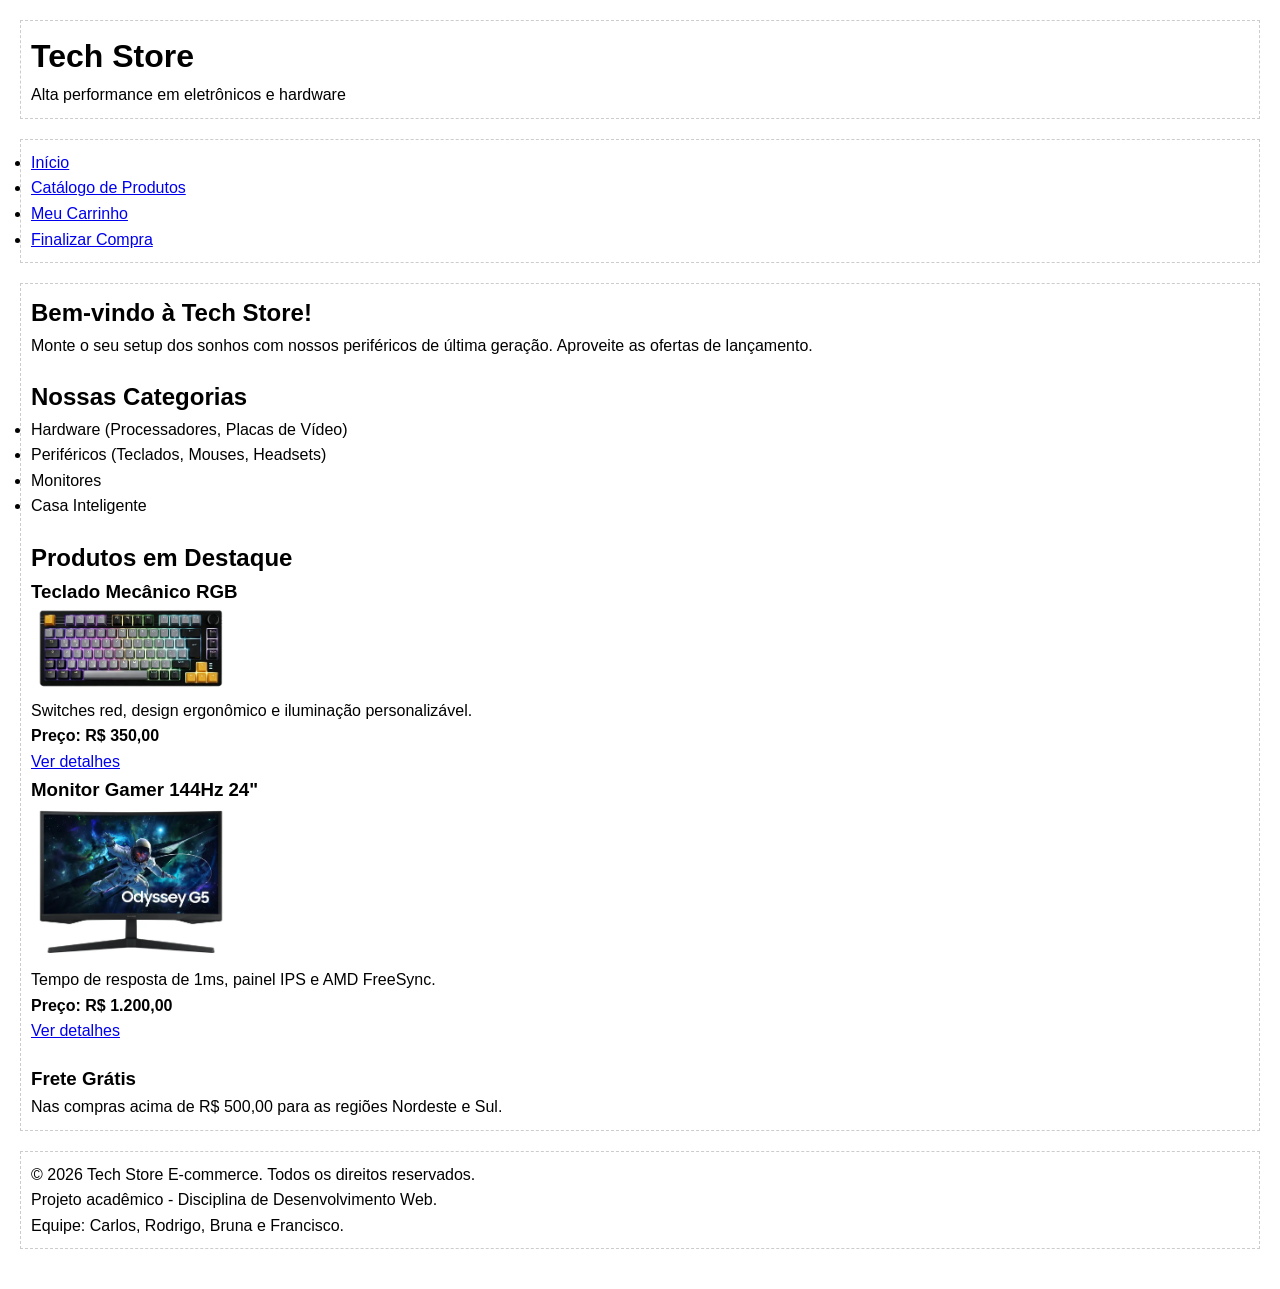
==== index.html @ 4628b2b3 "chore: estrutura do projeto" ====
<!DOCTYPE html>
<html lang="pt-BR">
<head>
    <meta charset="UTF-8">
    <meta name="viewport" content="width=device-width, initial-scale=1.0">
    <title>Tech Store - E-commerce de Tecnologia</title>
    
    <link rel="stylesheet" href="css/style.css">
</head>
<body>

    <header>
        <h1>Tech Store</h1>
        <p>Alta performance em eletrônicos e hardware</p>
    </header>

    <nav>
        <ul>
            <li><a href="index.html">Início</a></li>
            <li><a href="paginas/catalogo-produtos.html">Catálogo de Produtos</a></li>
            <li><a href="paginas/carrinho.html">Meu Carrinho</a></li>
            <li><a href="paginas/checkout.html">Finalizar Compra</a></li>
        </ul>
    </nav>

    <main>
        
        <section id="banner-destaque">
            <h2>Bem-vindo à Tech Store!</h2>
            <p>Monte o seu setup dos sonhos com nossos periféricos de última geração. Aproveite as ofertas de lançamento.</p>
        </section>

        <section id="categorias">
            <h2>Nossas Categorias</h2>
            <ul>
                <li>Hardware (Processadores, Placas de Vídeo)</li>
                <li>Periféricos (Teclados, Mouses, Headsets)</li>
                <li>Monitores</li>
                <li>Casa Inteligente</li>
            </ul>
        </section>

        <section id="produtos-destaque">
            <h2>Produtos em Destaque</h2>
            
            <article class="card-produto">
                <h3>Teclado Mecânico RGB</h3>
                <img src="img/teclado-placeholder.jpg" alt="Imagem provisória de um teclado mecânico" width="200">
                <p>Switches red, design ergonômico e iluminação personalizável.</p>
                <p><strong>Preço: R$ 350,00</strong></p>
                <a href="paginas/detalhes-produto.html">Ver detalhes</a>
            </article>

            <article class="card-produto">
                <h3>Monitor Gamer 144Hz 24"</h3>
                <img src="img/monitor-placeholder.jpg" alt="Imagem provisória de um monitor" width="200">
                <p>Tempo de resposta de 1ms, painel IPS e AMD FreeSync.</p>
                <p><strong>Preço: R$ 1.200,00</strong></p>
                <a href="paginas/detalhes-produto.html">Ver detalhes</a>
            </article>
        </section>

        <aside>
            <h3>Frete Grátis</h3>
            <p>Nas compras acima de R$ 500,00 para as regiões Nordeste e Sul.</p>
        </aside>

    </main>

    <footer>
        <p>&copy; 2026 Tech Store E-commerce. Todos os direitos reservados.</p>
        <p>Projeto acadêmico - Disciplina de Desenvolvimento Web.</p>
        <p>Equipe: Carlos, Rodrigo, Bruna e Francisco.</p>
    </footer>

    <script src="js/script.js"></script>
</body>
</html>
---- css/style.css ----
/* Arquivo CSS Inicial - Tech Store 
   Configurações básicas de reset para as próximas etapas
*/

* {
    margin: 0;
    padding: 0;
    box-sizing: border-box;
}

body {
    font-family: sans-serif;
    line-height: 1.6;
    padding: 20px;
}

/* Espaçamentos provisórios para facilitar a leitura da estrutura atual */
header, nav, main, footer {
    margin-bottom: 20px;
    padding: 10px;
    border: 1px dashed #ccc; /* Borda provisória para visualizar as seções */
}

section {
    margin-bottom: 20px;
}
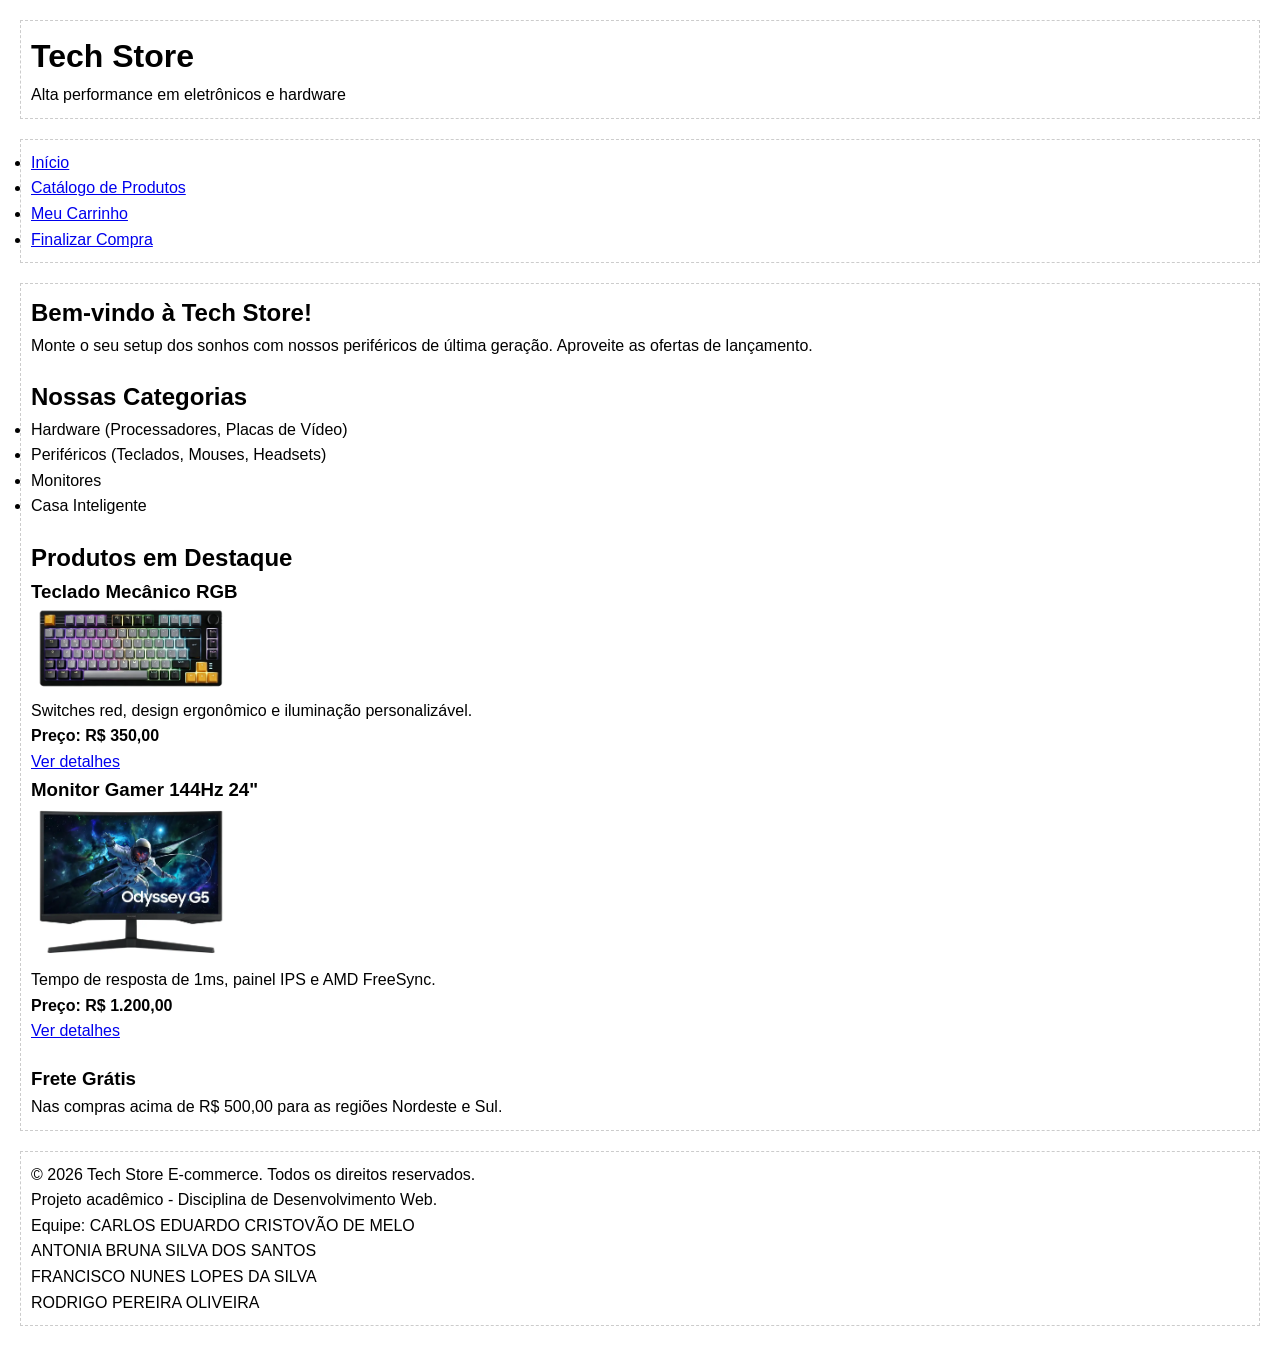
==== commit 68619f51: "fix: integrantes equipe nome completos" ====
--- a/index.html
+++ b/index.html
@@ -70,7 +70,7 @@
     <footer>
         <p>&copy; 2026 Tech Store E-commerce. Todos os direitos reservados.</p>
         <p>Projeto acadêmico - Disciplina de Desenvolvimento Web.</p>
-        <p>Equipe: Carlos, Rodrigo, Bruna e Francisco.</p>
+        <p>Equipe: CARLOS EDUARDO CRISTOVÃO DE MELO<br>ANTONIA BRUNA SILVA DOS SANTOS<br>FRANCISCO NUNES LOPES DA SILVA <br> RODRIGO PEREIRA OLIVEIRA</p>
     </footer>
 
     <script src="js/script.js"></script>
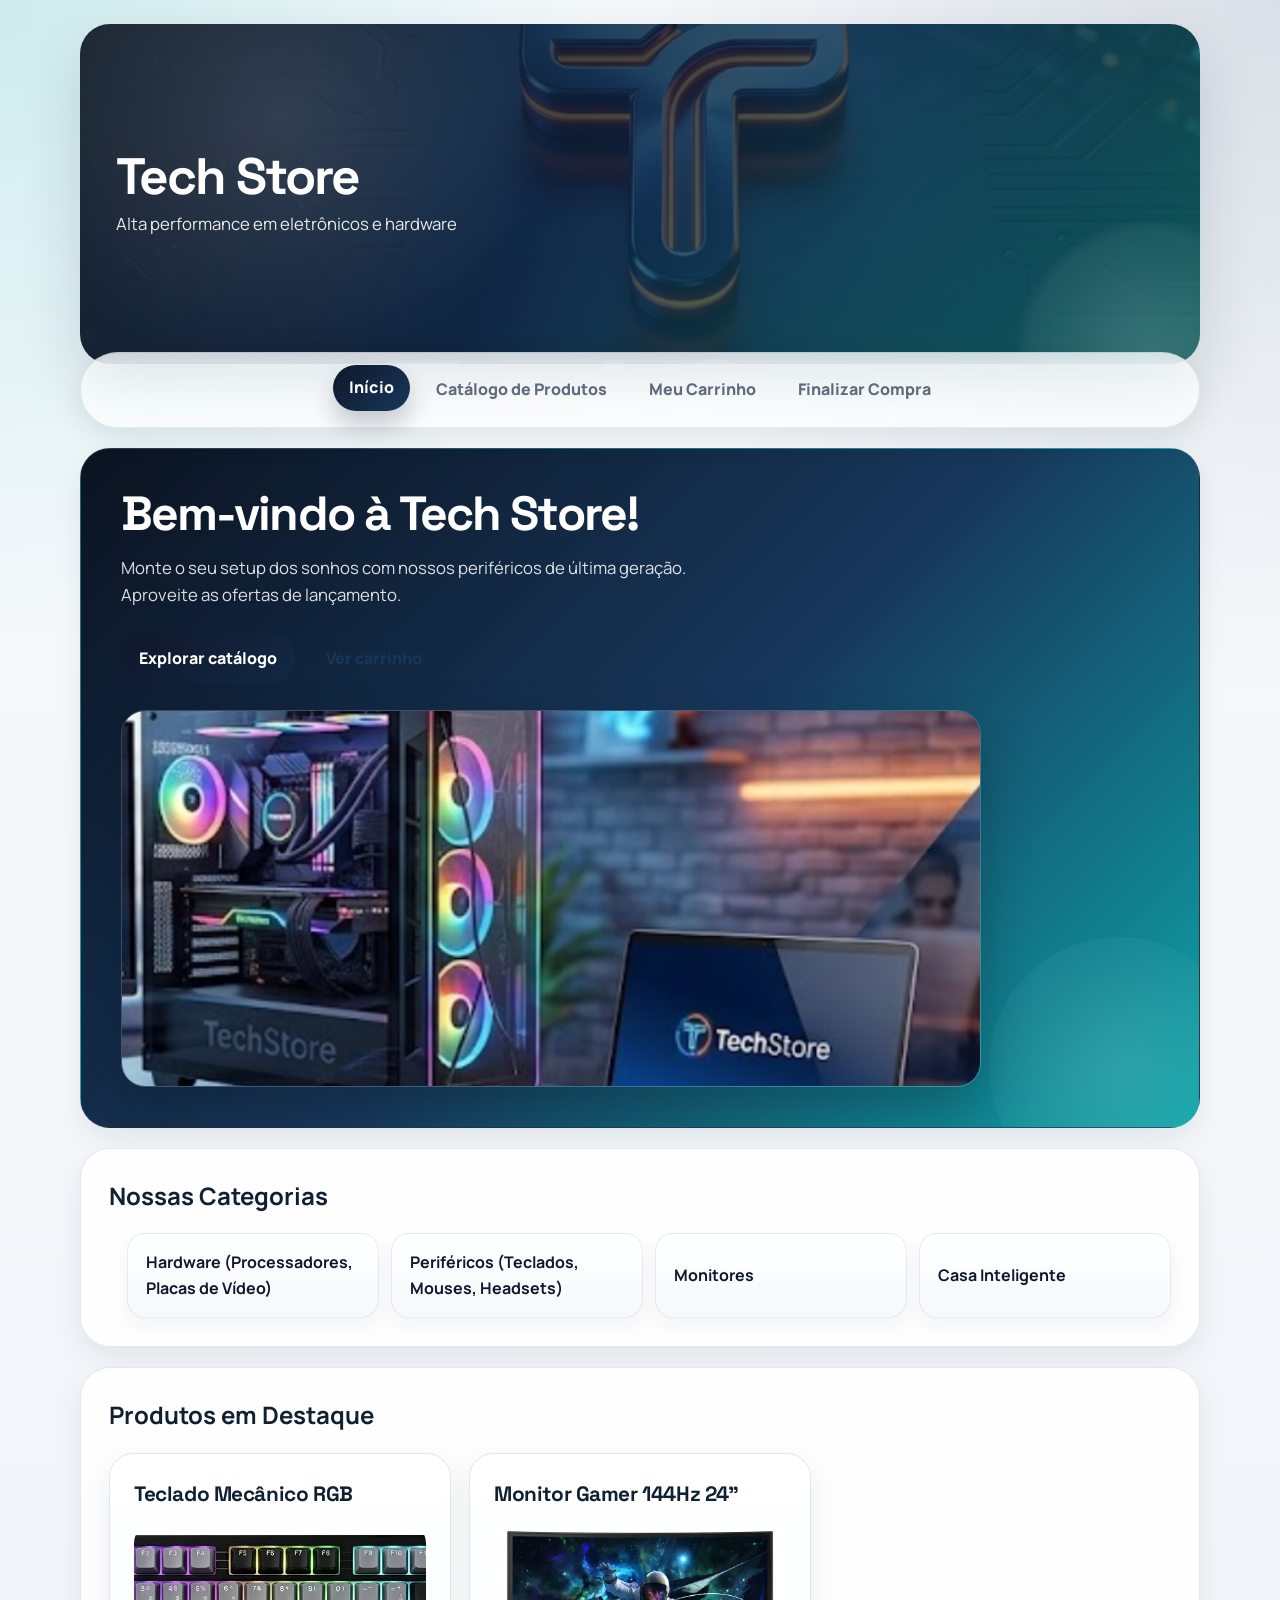
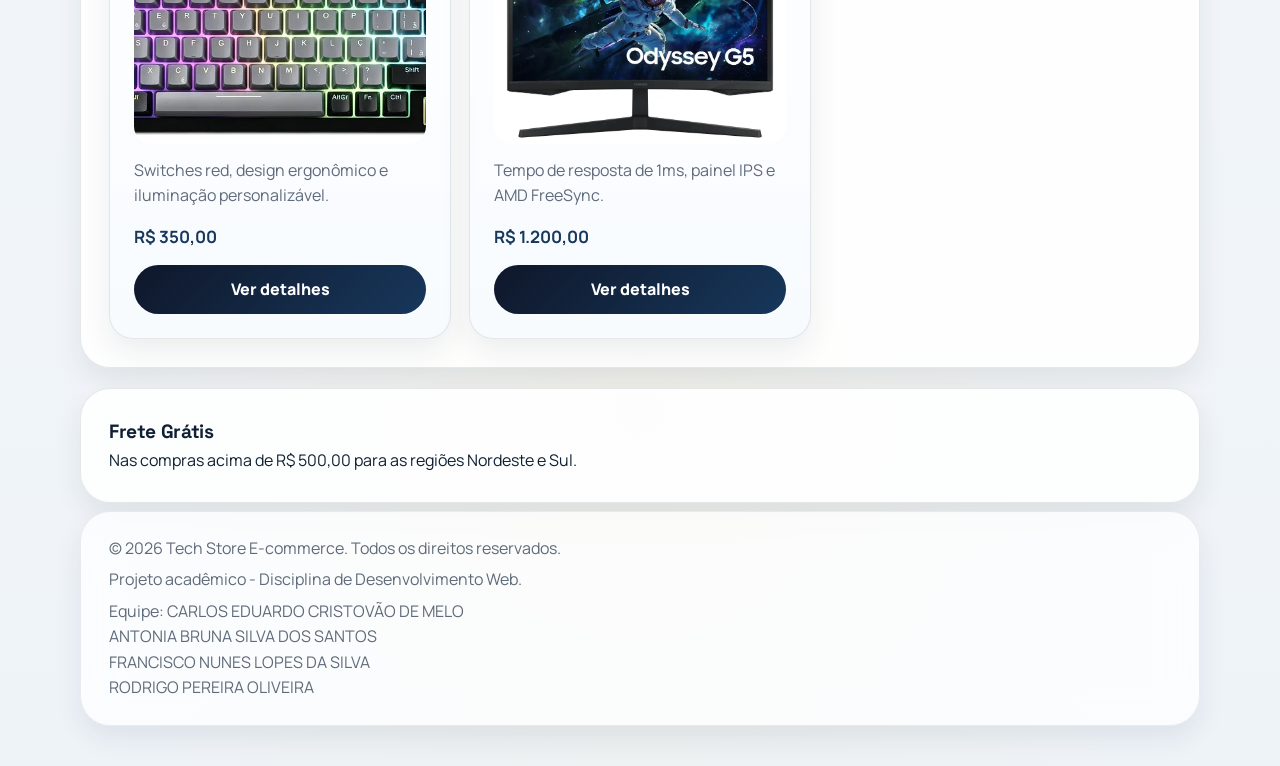
==== commit 3c9a75fb: "deploy inicial" ====
--- a/index.html
+++ b/index.html
@@ -28,6 +28,13 @@
         <section id="banner-destaque">
             <h2>Bem-vindo à Tech Store!</h2>
             <p>Monte o seu setup dos sonhos com nossos periféricos de última geração. Aproveite as ofertas de lançamento.</p>
+            <div class="hero-actions">
+                <a class="button-link" href="paginas/catalogo-produtos.html">Explorar catálogo</a>
+                <a class="button-link secondary" href="paginas/carrinho.html">Ver carrinho</a>
+            </div>
+            <div class="hero-media">
+                <img src="img/capa2.png" alt="Imagem promocional da Tech Store" loading="lazy">
+            </div>
         </section>
 
         <section id="categorias">
@@ -45,18 +52,18 @@
             
             <article class="card-produto">
                 <h3>Teclado Mecânico RGB</h3>
-                <img src="img/teclado-placeholder.jpg" alt="Imagem provisória de um teclado mecânico" width="200">
+                <img src="img/teclado-placeholder.jpg" alt="Imagem provisória de um teclado mecânico" loading="lazy">
                 <p>Switches red, design ergonômico e iluminação personalizável.</p>
                 <p><strong>Preço: R$ 350,00</strong></p>
-                <a href="paginas/detalhes-produto.html">Ver detalhes</a>
+                <a href="paginas/detalhes-produto.html?produto=teclado-rgb">Ver detalhes</a>
             </article>
 
             <article class="card-produto">
                 <h3>Monitor Gamer 144Hz 24"</h3>
-                <img src="img/monitor-placeholder.jpg" alt="Imagem provisória de um monitor" width="200">
+                <img src="img/monitor-placeholder.jpg" alt="Imagem provisória de um monitor" loading="lazy">
                 <p>Tempo de resposta de 1ms, painel IPS e AMD FreeSync.</p>
                 <p><strong>Preço: R$ 1.200,00</strong></p>
-                <a href="paginas/detalhes-produto.html">Ver detalhes</a>
+                <a href="paginas/detalhes-produto.html?produto=monitor-144hz">Ver detalhes</a>
             </article>
         </section>
 
--- a/css/style.css
+++ b/css/style.css
@@ -1,6 +1,27 @@
-/* Arquivo CSS Inicial - Tech Store 
-   Configurações básicas de reset para as próximas etapas
-*/
+@import url('https://fonts.googleapis.com/css2?family=Manrope:wght@400;500;700;800&family=Space+Grotesk:wght@500;700&display=swap');
+
+
+:root {
+    --bg: #eef3f8;
+    --surface: rgba(255, 255, 255, 0.88);
+    --surface-strong: #ffffff;
+    --surface-soft: rgba(244, 249, 252, 0.94);
+    --text: #102033;
+    --muted: #5f6b7a;
+    --primary: #0f172a;
+    --primary-strong: #17375b;
+    --accent: #0ea5a8;
+    --accent-soft: rgba(14, 165, 168, 0.14);
+    --accent-strong: #056f75;
+    --gold: #f5b942;
+    --border: rgba(16, 32, 51, 0.12);
+    --border-strong: rgba(16, 32, 51, 0.18);
+    --shadow: 0 24px 60px rgba(16, 32, 51, 0.14);
+    --shadow-soft: 0 12px 28px rgba(16, 32, 51, 0.08);
+    --radius-xl: 30px;
+    --radius-lg: 24px;
+    --radius-md: 18px;
+}
 
 * {
     margin: 0;
@@ -8,19 +29,1098 @@
     box-sizing: border-box;
 }
 
+html {
+    scroll-behavior: smooth;
+}
+
+@keyframes fade-up {
+    from {
+        opacity: 0;
+        transform: translateY(14px);
+    }
+    to {
+        opacity: 1;
+        transform: translateY(0);
+    }
+}
+
+@keyframes float-soft {
+    0%,
+    100% {
+        transform: translateY(0);
+    }
+    50% {
+        transform: translateY(-4px);
+    }
+}
+
+@keyframes shimmer {
+    0% {
+        background-position: 0% 50%;
+    }
+    50% {
+        background-position: 100% 50%;
+    }
+    100% {
+        background-position: 0% 50%;
+    }
+}
+
 body {
-    font-family: sans-serif;
+    min-height: 100vh;
+    font-family: 'Manrope', sans-serif;
     line-height: 1.6;
+    color: var(--text);
+    background:
+        radial-gradient(circle at top left, rgba(14, 165, 168, 0.18), transparent 24%),
+        radial-gradient(circle at top right, rgba(23, 55, 91, 0.14), transparent 26%),
+        radial-gradient(circle at 50% 85%, rgba(245, 185, 66, 0.08), transparent 28%),
+        linear-gradient(180deg, #f9fbfd 0%, var(--bg) 100%);
+    padding: 24px 0 40px;
+    position: relative;
+}
+
+body::before {
+    content: '';
+    position: fixed;
+    inset: 0;
+    pointer-events: none;
+    background-image:
+        linear-gradient(rgba(16, 32, 51, 0.015) 1px, transparent 1px),
+        linear-gradient(90deg, rgba(16, 32, 51, 0.015) 1px, transparent 1px);
+    background-size: 26px 26px;
+    mask-image: linear-gradient(180deg, rgba(0, 0, 0, 0.16), transparent 72%);
+    opacity: 0.9;
+}
+
+img {
+    max-width: 100%;
+    display: block;
+}
+
+a {
+    color: inherit;
+    text-decoration: none;
+}
+
+a:focus-visible,
+button:focus-visible,
+input:focus-visible,
+select:focus-visible,
+textarea:focus-visible {
+    outline: 3px solid rgba(14, 165, 168, 0.35);
+    outline-offset: 3px;
+}
+
+body > header,
+body > nav,
+body > main,
+body > footer {
+    width: min(1120px, calc(100% - 32px));
+    margin-inline: auto;
+    animation: fade-up 700ms ease both;
+}
+
+body > nav {
+    animation-delay: 80ms;
+}
+
+body > main {
+    animation-delay: 120ms;
+}
+
+body > footer {
+    animation-delay: 160ms;
+}
+
+body > header {
+    position: relative;
+    overflow: hidden;
+    min-height: 340px;
+    display: flex;
+    flex-direction: column;
+    justify-content: center;
+    padding: 40px 36px;
+    border-radius: var(--radius-xl);
+    color: #fff;
+    background:
+        linear-gradient(135deg, rgba(7, 17, 29, 0.84) 0%, rgba(16, 36, 61, 0.76) 48%, rgba(15, 118, 110, 0.72) 100%),
+        url('../img/capa.png') center center / cover no-repeat;
+    box-shadow: var(--shadow);
+    isolation: isolate;
+}
+
+body > header::after {
+    content: '';
+    position: absolute;
+    inset: auto -80px -120px auto;
+    width: 260px;
+    height: 260px;
+    border-radius: 50%;
+    background: radial-gradient(circle, rgba(255, 255, 255, 0.18), rgba(255, 255, 255, 0));
+    filter: blur(4px);
+    z-index: 0;
+    animation: float-soft 8s ease-in-out infinite;
+}
+
+body > header::before {
+    content: '';
+    position: absolute;
+    inset: 0;
+    background:
+        linear-gradient(120deg, rgba(255, 255, 255, 0.08), transparent 42%),
+        radial-gradient(circle at 18% 28%, rgba(255, 255, 255, 0.12), transparent 28%);
+    z-index: 0;
+}
+
+body > header h1 {
+    position: relative;
+    z-index: 1;
+    font-family: 'Space Grotesk', sans-serif;
+    font-size: clamp(2rem, 4vw, 3.3rem);
+    line-height: 1.05;
+    letter-spacing: -0.04em;
+}
+
+body > header p {
+    position: relative;
+    z-index: 1;
+    margin-top: 8px;
+    max-width: 48ch;
+    color: rgba(255, 255, 255, 0.9);
+    font-size: 1.05rem;
+}
+
+body > nav {
+    position: relative;
+    z-index: 1;
+    margin-top: -12px;
+    padding: 14px 18px;
+    border: 1px solid rgba(16, 32, 51, 0.08);
+    border-radius: 999px;
+    background: rgba(255, 255, 255, 0.72);
+    backdrop-filter: blur(22px) saturate(160%);
+    box-shadow: var(--shadow-soft);
+}
+
+body > nav ul {
+    display: flex;
+    flex-wrap: wrap;
+    justify-content: center;
+    gap: 10px;
+    list-style: none;
+}
+
+body > nav a {
+    display: inline-flex;
+    align-items: center;
+    justify-content: center;
+    min-height: 42px;
+    padding: 10px 16px;
+    border-radius: 999px;
+    color: var(--muted);
+    font-weight: 800;
+    transition: transform 180ms ease, background-color 180ms ease, color 180ms ease, box-shadow 180ms ease, letter-spacing 180ms ease;
+}
+
+body > nav a:hover,
+body > nav a:focus-visible,
+body > nav a[aria-current='page'] {
+    color: #fff;
+    background: linear-gradient(135deg, var(--primary) 0%, var(--primary-strong) 100%);
+    box-shadow: 0 14px 24px rgba(15, 23, 42, 0.22);
+    transform: translateY(-2px);
+    letter-spacing: 0.01em;
+}
+
+main {
+    display: flex;
+    flex-direction: column;
+    gap: 20px;
+    padding: 20px 0 0;
+}
+
+main > h2 {
+    margin-bottom: -4px;
+    font-family: 'Space Grotesk', sans-serif;
+    font-size: clamp(1.75rem, 3vw, 2.4rem);
+    letter-spacing: -0.03em;
+}
+
+main > p {
+    color: var(--muted);
+    max-width: 74ch;
+}
+
+main > section,
+main > aside,
+main > form {
+    padding: 28px;
+    border: 1px solid rgba(16, 32, 51, 0.1);
+    border-radius: var(--radius-xl);
+    background: var(--surface);
+    backdrop-filter: blur(14px) saturate(130%);
+    box-shadow: var(--shadow-soft);
+}
+
+section {
+    margin-bottom: 0;
+}
+
+#banner-destaque {
+    position: relative;
+    overflow: hidden;
+    display: grid;
+    gap: 16px;
+    padding: 40px;
+    background: linear-gradient(135deg, #0b1320 0%, #17375b 52%, #0ea5a8 100%);
+    color: #fff;
+    border: 1px solid rgba(255, 255, 255, 0.08);
+}
+
+#banner-destaque::after {
+    content: '';
+    position: absolute;
+    right: -50px;
+    bottom: -70px;
+    width: 260px;
+    height: 260px;
+    border-radius: 50%;
+    background: radial-gradient(circle, rgba(255, 255, 255, 0.12), rgba(255, 255, 255, 0));
+    animation: float-soft 10s ease-in-out infinite;
+}
+
+#banner-destaque h2 {
+    position: relative;
+    z-index: 1;
+    font-family: 'Space Grotesk', sans-serif;
+    font-size: clamp(2rem, 4vw, 3rem);
+    line-height: 1.05;
+    letter-spacing: -0.04em;
+}
+
+#banner-destaque p {
+    position: relative;
+    z-index: 1;
+    max-width: 62ch;
+    color: rgba(255, 255, 255, 0.86);
+    font-size: 1.05rem;
+}
+
+#banner-destaque .hero-actions {
+    position: relative;
+    z-index: 1;
+    display: flex;
+    flex-wrap: wrap;
+    gap: 12px;
+    margin-top: 8px;
+}
+
+#banner-destaque .hero-media {
+    position: relative;
+    z-index: 1;
+    width: min(100%, 860px);
+    margin-top: 10px;
+    align-self: center;
+}
+
+#banner-destaque .hero-media img {
+    width: 100%;
+    aspect-ratio: 16 / 7;
+    height: auto;
+    display: block;
+    border-radius: 24px;
+    object-fit: cover;
+    box-shadow: 0 24px 50px rgba(7, 17, 29, 0.28);
+    border: 1px solid rgba(255, 255, 255, 0.18);
+}
+
+#banner-destaque .hero-actions .button-link {
+    background-size: 180% 180%;
+    animation: shimmer 7s ease infinite;
+}
+
+#categorias ul {
+    display: grid;
+    grid-template-columns: repeat(auto-fit, minmax(180px, 1fr));
+    gap: 12px;
+    margin-top: 18px;
+    list-style: none;
+}
+
+#categorias li {
+    display: flex;
+    align-items: center;
+    min-height: 72px;
+    padding: 16px 18px;
+    border: 1px solid rgba(16, 32, 51, 0.08);
+    border-radius: var(--radius-md);
+    background: linear-gradient(180deg, #fff 0%, var(--surface-soft) 100%);
+    font-weight: 700;
+    color: var(--primary);
+    box-shadow: 0 8px 20px rgba(16, 32, 51, 0.05);
+    transition: transform 180ms ease, box-shadow 180ms ease, border-color 180ms ease;
+}
+
+#categorias li:hover {
+    transform: translateY(-3px);
+    box-shadow: 0 12px 24px rgba(16, 32, 51, 0.08);
+    border-color: rgba(14, 165, 168, 0.24);
+}
+
+.catalogo-toolbar {
+    display: flex;
+    flex-wrap: wrap;
+    justify-content: space-between;
+    gap: 16px;
+    align-items: end;
+    grid-column: 1 / -1;
+    padding-bottom: 4px;
+}
+
+.catalogo-toolbar h2 {
+    font-family: 'Space Grotesk', sans-serif;
+    font-size: clamp(1.7rem, 3vw, 2.2rem);
+    letter-spacing: -0.03em;
+}
+
+.catalogo-toolbar p {
+    color: var(--muted);
+}
+
+.catalogo-status {
+    display: grid;
+    justify-items: end;
+    gap: 2px;
+    padding: 14px 16px;
+    border-radius: 18px;
+    background: linear-gradient(180deg, #fff 0%, #f4fafb 100%);
+    border: 1px solid rgba(16, 32, 51, 0.08);
+    box-shadow: 0 10px 24px rgba(16, 32, 51, 0.05);
+}
+
+.catalogo-status strong {
+    animation: float-soft 5s ease-in-out infinite;
+}
+
+.catalogo-status strong {
+    font-family: 'Space Grotesk', sans-serif;
+    font-size: 1.5rem;
+    color: var(--primary-strong);
+}
+
+.catalogo-status span {
+    color: var(--muted);
+    font-size: 0.95rem;
+}
+
+.catalogo-ferramentas {
+    grid-column: 1 / -1;
+    display: grid;
+    gap: 14px;
+}
+
+.catalogo-busca {
+    display: grid;
+    gap: 8px;
+    font-weight: 700;
+    color: var(--primary);
+}
+
+.catalogo-busca input {
+    width: 100%;
+    padding: 14px 16px;
+    border-radius: 16px;
+    border: 1px solid rgba(16, 32, 51, 0.14);
+    background: #fff;
+    font: inherit;
+}
+
+.catalogo-filtros {
+    display: flex;
+    flex-wrap: wrap;
+    gap: 10px;
+}
+
+.catalogo-filtros button {
+    border: 1px solid rgba(16, 32, 51, 0.12);
+    background: #fff;
+    color: var(--primary);
+    min-height: 42px;
+    padding: 10px 14px;
+    border-radius: 999px;
+    font-weight: 800;
+    cursor: pointer;
+}
+
+.catalogo-filtros button.is-active,
+.catalogo-filtros button:hover,
+.catalogo-filtros button:focus-visible {
+    background: linear-gradient(135deg, var(--primary) 0%, var(--primary-strong) 100%);
+    color: #fff;
+    border-color: transparent;
+    box-shadow: 0 10px 20px rgba(16, 32, 51, 0.16);
+}
+
+.catalogo-lista {
+    grid-column: 1 / -1;
+    display: grid;
+    grid-template-columns: repeat(auto-fit, minmax(260px, 1fr));
+    gap: 18px;
+}
+
+.catalogo-vazio {
+    padding: 22px;
+    border-radius: 18px;
+    background: linear-gradient(180deg, rgba(14, 165, 168, 0.12), rgba(14, 165, 168, 0.05));
+    color: var(--primary-strong);
+    font-weight: 700;
+}
+
+.checkout-feedback {
+    padding: 18px 20px;
+    margin-bottom: 18px;
+    border-radius: 18px;
+    border: 1px solid transparent;
+}
+
+.checkout-feedback.success {
+    background: linear-gradient(180deg, rgba(14, 165, 168, 0.14), rgba(14, 165, 168, 0.08));
+    border-color: rgba(14, 165, 168, 0.3);
+    color: var(--primary-strong);
+    font-weight: 700;
+}
+
+#produtos-destaque,
+#lista-produtos {
+    display: grid;
+    grid-template-columns: repeat(auto-fit, minmax(260px, 1fr));
+    gap: 18px;
+}
+
+#produtos-destaque > h2,
+#lista-produtos > h2 {
+    grid-column: 1 / -1;
+}
+
+.card-produto {
+    display: grid;
+    gap: 14px;
+    padding: 24px;
+    border: 1px solid rgba(16, 32, 51, 0.1);
+    border-radius: var(--radius-lg);
+    background: linear-gradient(180deg, rgba(255, 255, 255, 0.96) 0%, rgba(247, 251, 255, 0.98) 100%);
+    box-shadow: 0 12px 30px rgba(16, 32, 51, 0.08);
+    transition: transform 180ms ease, box-shadow 180ms ease, border-color 180ms ease, translate 180ms ease;
+    animation: fade-up 700ms ease both;
+}
+
+#produtos-destaque .card-produto:nth-of-type(2),
+#lista-produtos .card-produto:nth-of-type(2) {
+    animation-delay: 70ms;
+}
+
+#produtos-destaque .card-produto:nth-of-type(3),
+#lista-produtos .card-produto:nth-of-type(3) {
+    animation-delay: 140ms;
+}
+
+#produtos-destaque .card-produto:nth-of-type(4),
+#lista-produtos .card-produto:nth-of-type(4) {
+    animation-delay: 210ms;
+}
+
+.card-produto:hover {
+    transform: translateY(-6px);
+    box-shadow: 0 24px 44px rgba(16, 32, 51, 0.16);
+    border-color: rgba(14, 165, 168, 0.28);
+}
+
+.card-produto h3 {
+    font-family: 'Space Grotesk', sans-serif;
+    font-size: 1.3rem;
+    letter-spacing: -0.02em;
+}
+
+.card-produto p {
+    color: var(--muted);
+}
+
+.card-produto img {
+    width: 100%;
+    aspect-ratio: 4 / 3;
+    object-fit: cover;
+    border-radius: 18px;
+    background: linear-gradient(135deg, #e8eef6 0%, #d6e2ef 100%);
+    box-shadow: inset 0 0 0 1px rgba(255, 255, 255, 0.35);
+    transition: transform 220ms ease, filter 220ms ease;
+}
+
+.card-produto:hover img {
+    transform: scale(1.025);
+    filter: saturate(1.04) contrast(1.02);
+}
+
+.card-produto strong {
+    color: var(--primary-strong);
+    font-size: 1.06rem;
+}
+
+.card-produto a,
+.button-link,
+button[type='submit'] {
+    display: inline-flex;
+    align-items: center;
+    justify-content: center;
+    gap: 8px;
+    min-height: 46px;
+    padding: 12px 18px;
+    border: 0;
+    border-radius: 999px;
+    background: linear-gradient(135deg, var(--primary) 0%, var(--primary-strong) 100%);
+    color: #fff;
+    font-weight: 800;
+    transition: transform 180ms ease, background-color 180ms ease, box-shadow 180ms ease, filter 180ms ease;
+}
+
+.card-produto a:hover,
+.card-produto a:focus-visible,
+.button-link:hover,
+.button-link:focus-visible,
+button[type='submit']:hover,
+button[type='submit']:focus-visible {
+    background: linear-gradient(135deg, var(--accent) 0%, var(--accent-strong) 100%);
+    box-shadow: 0 14px 24px rgba(14, 165, 168, 0.24);
+    transform: translateY(-2px);
+    filter: saturate(1.04);
+}
+
+.button-link.secondary,
+a.secondary-link {
+    background: transparent;
+    color: var(--primary-strong);
+    border: 1px solid rgba(27, 54, 93, 0.2);
+}
+
+.button-link.secondary:hover,
+.button-link.secondary:focus-visible,
+a.secondary-link:hover,
+a.secondary-link:focus-visible {
+    background: rgba(27, 54, 93, 0.08);
+    color: var(--primary);
+}
+
+#produto-detalhado {
+    display: grid;
+    gap: 18px;
+}
+
+#produto-detalhado > h2 {
+    font-size: clamp(1.8rem, 3vw, 2.5rem);
+}
+
+#produto-detalhado .produto-galeria {
+    padding: 18px;
+    border: 1px solid rgba(16, 32, 51, 0.1);
+    border-radius: var(--radius-lg);
+    background: linear-gradient(180deg, rgba(255, 255, 255, 0.98) 0%, rgba(247, 251, 255, 0.98) 100%);
+    box-shadow: 0 14px 32px rgba(16, 32, 51, 0.08);
+    animation: fade-up 700ms ease both;
+}
+
+#produto-detalhado .produto-galeria img {
+    width: 100%;
+    max-width: 100%;
+    margin-inline: auto;
+    border-radius: 18px;
+}
+
+#produto-detalhado > section {
+    padding: 22px;
+    border: 1px solid rgba(16, 32, 51, 0.1);
+    border-radius: var(--radius-lg);
+    background: var(--surface-soft);
+    box-shadow: 0 10px 24px rgba(16, 32, 51, 0.05);
+}
+
+#produto-detalhado h3,
+#conteudo-carrinho h3,
+#form-checkout h3,
+aside h3 {
+    font-family: 'Space Grotesk', sans-serif;
+    font-size: 1.2rem;
+    letter-spacing: -0.02em;
+}
+
+#produto-detalhado ul,
+#resumo-valores ul,
+#categorias ul,
+#conteudo-carrinho ul {
+    padding-left: 18px;
+}
+
+#compra-produto {
+    display: grid;
+    gap: 8px;
+}
+
+#compra-produto p {
+    color: var(--text);
+}
+
+#compra-produto .button-link {
+    width: fit-content;
+}
+
+#conteudo-carrinho {
+    display: grid;
+    gap: 18px;
+}
+
+#conteudo-carrinho table {
+    width: 100%;
+    border-collapse: collapse;
+    overflow: hidden;
+    border-radius: 18px;
+    border: 1px solid rgba(16, 32, 51, 0.1);
+    background: rgba(255, 255, 255, 0.94);
+    box-shadow: 0 14px 30px rgba(16, 32, 51, 0.08);
+    animation: fade-up 700ms ease both;
+}
+
+#conteudo-carrinho thead {
+    background: linear-gradient(135deg, #0b1320 0%, #17375b 100%);
+    color: #fff;
+}
+
+#conteudo-carrinho th,
+#conteudo-carrinho td {
+    padding: 14px 16px;
+    text-align: left;
+    border-bottom: 1px solid rgba(16, 32, 51, 0.08);
+}
+
+#conteudo-carrinho tbody tr:hover {
+    background: rgba(14, 165, 168, 0.05);
+}
+
+#conteudo-carrinho td:last-child a {
+    color: var(--primary-strong);
+    font-weight: 800;
+}
+
+.cart-qty {
+    display: inline-flex;
+    align-items: center;
+    gap: 10px;
+    padding: 6px 10px;
+    border: 1px solid rgba(16, 32, 51, 0.12);
+    border-radius: 999px;
+    background: #fff;
+    box-shadow: 0 8px 18px rgba(16, 32, 51, 0.05);
+}
+
+.cart-qty button {
+    width: 30px;
+    height: 30px;
+    border: 0;
+    border-radius: 50%;
+    background: var(--primary);
+    color: #fff;
+    font-weight: 800;
+    cursor: pointer;
+}
+
+.cart-qty button:hover,
+.cart-qty button:focus-visible {
+    background: linear-gradient(135deg, var(--accent) 0%, var(--accent-strong) 100%);
+}
+
+.cart-qty span {
+    min-width: 1.5rem;
+    text-align: center;
+    font-weight: 800;
+    color: var(--primary);
+}
+
+.cart-clear-button {
+    width: fit-content;
+    cursor: pointer;
+}
+
+.cart-remove-button {
+    border: 0;
+    background: transparent;
+    color: var(--primary-strong);
+    font: inherit;
+    font-weight: 800;
+    cursor: pointer;
+    padding: 0;
+}
+
+.cart-remove-button:hover,
+.cart-remove-button:focus-visible {
+    color: var(--accent-strong);
+    text-decoration: underline;
+    box-shadow: none;
+}
+
+.cart-empty-state {
+    padding: 22px;
+    border-radius: 18px;
+    background: linear-gradient(180deg, #fff 0%, #f8fbff 100%);
+    border: 1px dashed rgba(16, 32, 51, 0.18);
+    color: var(--muted);
+    text-align: center;
+}
+
+#resumo-valores,
+#acoes-carrinho,
+#revisao-final {
     padding: 20px;
-}
-
-/* Espaçamentos provisórios para facilitar a leitura da estrutura atual */
-header, nav, main, footer {
-    margin-bottom: 20px;
-    padding: 10px;
-    border: 1px dashed #ccc; /* Borda provisória para visualizar as seções */
-}
-
-section {
-    margin-bottom: 20px;
+    border: 1px solid rgba(16, 32, 51, 0.1);
+    border-radius: var(--radius-md);
+    background: linear-gradient(180deg, rgba(255, 255, 255, 0.96) 0%, rgba(248, 251, 255, 0.96) 100%);
+    box-shadow: 0 10px 24px rgba(16, 32, 51, 0.05);
+}
+
+#acoes-carrinho,
+#revisao-final,
+#compra-produto {
+    display: grid;
+    gap: 12px;
+}
+
+#acoes-carrinho p,
+#revisao-final li,
+#resumo-valores li {
+    color: var(--muted);
+}
+
+#form-checkout {
+    display: grid;
+    gap: 18px;
+}
+
+#form-checkout > section {
+    padding: 22px;
+    border: 1px solid rgba(16, 32, 51, 0.1);
+    border-radius: var(--radius-lg);
+    background: linear-gradient(180deg, rgba(255, 255, 255, 0.95) 0%, rgba(248, 251, 255, 0.95) 100%);
+    box-shadow: 0 10px 24px rgba(16, 32, 51, 0.05);
+    animation: fade-up 700ms ease both;
+}
+
+#form-checkout > section:nth-of-type(2) {
+    animation-delay: 70ms;
+}
+
+#form-checkout > section:nth-of-type(3) {
+    animation-delay: 140ms;
+}
+
+#form-checkout > section:nth-of-type(4) {
+    animation-delay: 210ms;
+}
+
+#form-checkout p {
+    margin-top: 12px;
+}
+
+#form-checkout label {
+    font-weight: 700;
+    color: var(--primary);
+}
+
+#form-checkout input[type='text'],
+#form-checkout input[type='email'] {
+    width: 100%;
+    margin-top: 8px;
+    padding: 14px 16px;
+    border: 1px solid rgba(16, 32, 51, 0.16);
+    border-radius: 14px;
+    background: #fff;
+    color: var(--text);
+    font: inherit;
+    transition: border-color 180ms ease, box-shadow 180ms ease;
+}
+
+#form-checkout input[type='text']:focus,
+#form-checkout input[type='email']:focus {
+    border-color: rgba(14, 165, 168, 0.5);
+    box-shadow: 0 0 0 4px rgba(14, 165, 168, 0.12);
+    outline: none;
+}
+
+#form-checkout input[type='radio'] {
+    accent-color: var(--accent);
+}
+
+#form-checkout button[type='submit'] {
+    width: fit-content;
+    margin-top: 4px;
+}
+
+aside {
+    border-left: 5px solid var(--accent);
+    background: linear-gradient(180deg, rgba(255, 255, 255, 0.98) 0%, rgba(248, 251, 255, 0.98) 100%);
+    box-shadow: 0 12px 26px rgba(16, 32, 51, 0.06);
+}
+
+footer {
+    margin-top: 8px;
+    padding: 24px 28px;
+    border-radius: var(--radius-xl);
+    border: 1px solid rgba(16, 32, 51, 0.08);
+    background: rgba(255, 255, 255, 0.76);
+    backdrop-filter: blur(18px) saturate(140%);
+    box-shadow: var(--shadow-soft);
+    color: var(--muted);
+}
+
+footer p + p {
+    margin-top: 6px;
+}
+
+@media (prefers-reduced-motion: reduce) {
+    html {
+        scroll-behavior: auto;
+    }
+
+    *,
+    *::before,
+    *::after {
+        animation-duration: 0.01ms !important;
+        animation-iteration-count: 1 !important;
+        transition-duration: 0.01ms !important;
+        scroll-behavior: auto !important;
+    }
+}
+
+@media (max-width: 720px) {
+    body {
+        padding-top: 14px;
+    }
+
+    body > header,
+    body > nav,
+    body > main,
+    body > footer {
+        width: min(1120px, calc(100% - 20px));
+    }
+
+    body > header,
+    main > section,
+    main > aside,
+    main > form,
+    footer {
+        padding: 22px;
+        border-radius: 22px;
+    }
+
+    body > header {
+        min-height: 280px;
+        padding: 24px;
+        background:
+            linear-gradient(135deg, rgba(7, 17, 29, 0.86) 0%, rgba(16, 36, 61, 0.78) 52%, rgba(15, 118, 110, 0.74) 100%),
+            url('../img/capa.png') center center / cover no-repeat;
+    }
+
+    body > nav {
+        border-radius: 22px;
+    }
+
+    #banner-destaque {
+        padding: 28px;
+    }
+
+    #banner-destaque .hero-media {
+        width: 100%;
+    }
+
+    #banner-destaque .hero-media img {
+        aspect-ratio: 16 / 9;
+        border-radius: 20px;
+        box-shadow: 0 18px 34px rgba(7, 17, 29, 0.24);
+    }
+
+    #conteudo-carrinho table,
+    #conteudo-carrinho thead,
+    #conteudo-carrinho tbody,
+    #conteudo-carrinho th,
+    #conteudo-carrinho td,
+    #conteudo-carrinho tr {
+        display: block;
+    }
+
+    #conteudo-carrinho thead {
+        position: absolute;
+        width: 1px;
+        height: 1px;
+        padding: 0;
+        overflow: hidden;
+        clip: rect(0, 0, 0, 0);
+        white-space: nowrap;
+        border: 0;
+    }
+
+    #conteudo-carrinho tr {
+        border-bottom: 1px solid var(--border);
+    }
+
+    #conteudo-carrinho td {
+        display: flex;
+        justify-content: space-between;
+        gap: 12px;
+    }
+
+    #conteudo-carrinho td::before {
+        content: attr(data-label);
+        font-weight: 700;
+        color: var(--primary);
+    }
+
+    .cart-qty {
+        margin-left: auto;
+    }
+}
+
+@media (max-width: 560px) {
+    body {
+        padding: 12px 0 24px;
+    }
+
+    body > header,
+    body > nav,
+    body > main,
+    body > footer {
+        width: min(1120px, calc(100% - 16px));
+    }
+
+    body > header,
+    main > section,
+    main > aside,
+    main > form,
+    footer {
+        padding: 18px;
+        border-radius: 20px;
+    }
+
+    body > header {
+        min-height: 240px;
+        padding: 20px;
+        background:
+            linear-gradient(135deg, rgba(7, 17, 29, 0.9) 0%, rgba(16, 36, 61, 0.8) 52%, rgba(15, 118, 110, 0.76) 100%),
+            url('../img/capa.png') center center / cover no-repeat;
+    }
+
+    body > nav {
+        padding: 12px;
+        border-radius: 20px;
+    }
+
+    body > nav ul {
+        flex-direction: column;
+        align-items: stretch;
+        gap: 8px;
+    }
+
+    body > nav a {
+        width: 100%;
+        justify-content: center;
+    }
+
+    #banner-destaque {
+        padding: 22px;
+    }
+
+    #banner-destaque .hero-media {
+        margin-top: 6px;
+    }
+
+    #banner-destaque .hero-media img {
+        aspect-ratio: 4 / 3;
+        border-radius: 18px;
+    }
+
+    .hero-actions,
+    .catalogo-filtros {
+        flex-direction: column;
+    }
+
+    .hero-actions a,
+    .catalogo-filtros button,
+    .button-link,
+    .cart-clear-button,
+    #form-checkout button[type='submit'] {
+        width: 100%;
+    }
+
+    .catalogo-toolbar {
+        align-items: flex-start;
+    }
+
+    .catalogo-status {
+        justify-items: flex-start;
+        width: 100%;
+    }
+
+    .catalogo-ferramentas,
+    .catalogo-lista {
+        gap: 14px;
+    }
+
+    .card-produto {
+        padding: 20px;
+    }
+
+    .card-produto img {
+        aspect-ratio: 16 / 10;
+    }
+
+    #produtos-destaque,
+    #lista-produtos {
+        gap: 14px;
+    }
+
+    #conteudo-carrinho th,
+    #conteudo-carrinho td {
+        padding: 12px 12px;
+    }
+
+    #conteudo-carrinho td {
+        flex-direction: column;
+        align-items: flex-start;
+    }
+
+    #conteudo-carrinho td::before {
+        margin-bottom: 4px;
+    }
+
+    .cart-qty {
+        margin-left: 0;
+    }
+
+    .cart-qty button {
+        width: 28px;
+        height: 28px;
+    }
+
+    #form-checkout > section,
+    #resumo-valores,
+    #acoes-carrinho,
+    #revisao-final,
+    #produto-detalhado > section,
+    #produto-detalhado .produto-galeria {
+        padding: 18px;
+    }
+
+    #checkout-feedback,
+    .checkout-feedback {
+        margin-bottom: 14px;
+    }
+
+    footer {
+        text-align: center;
+    }
 }
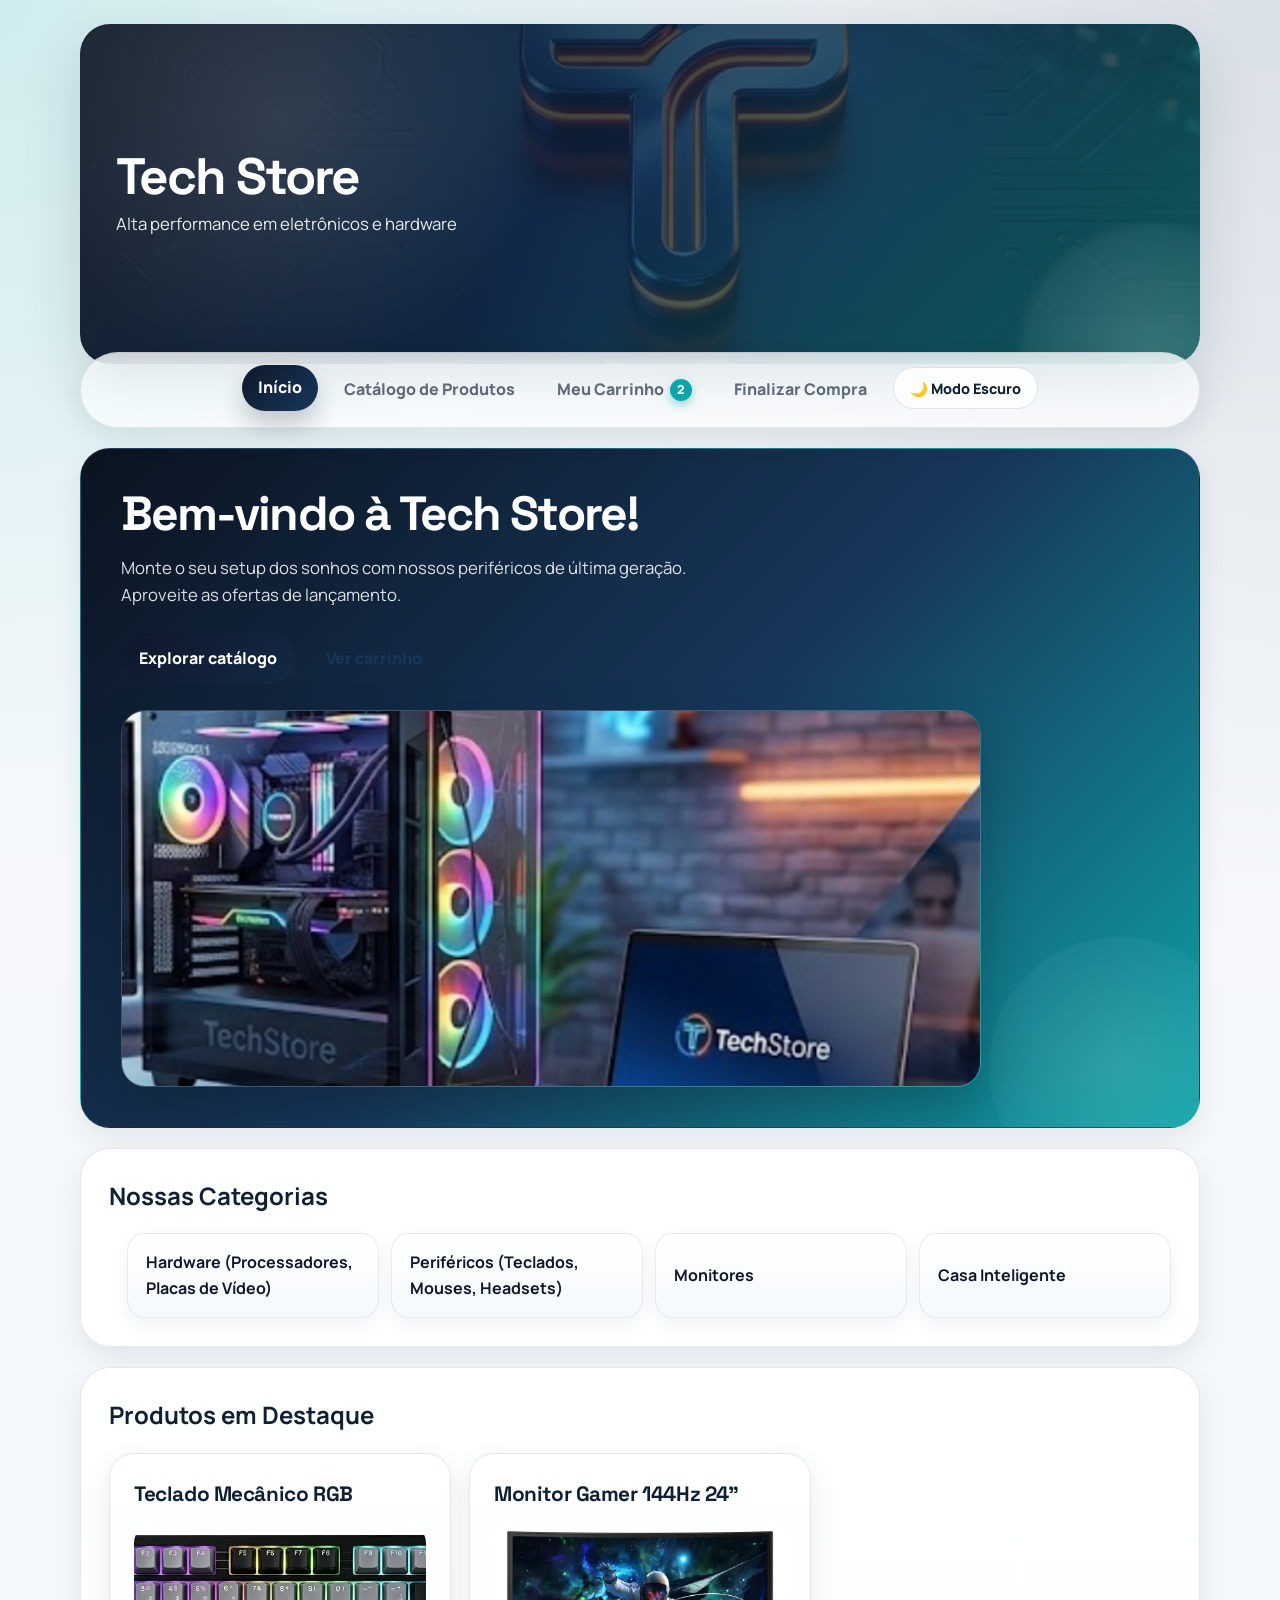
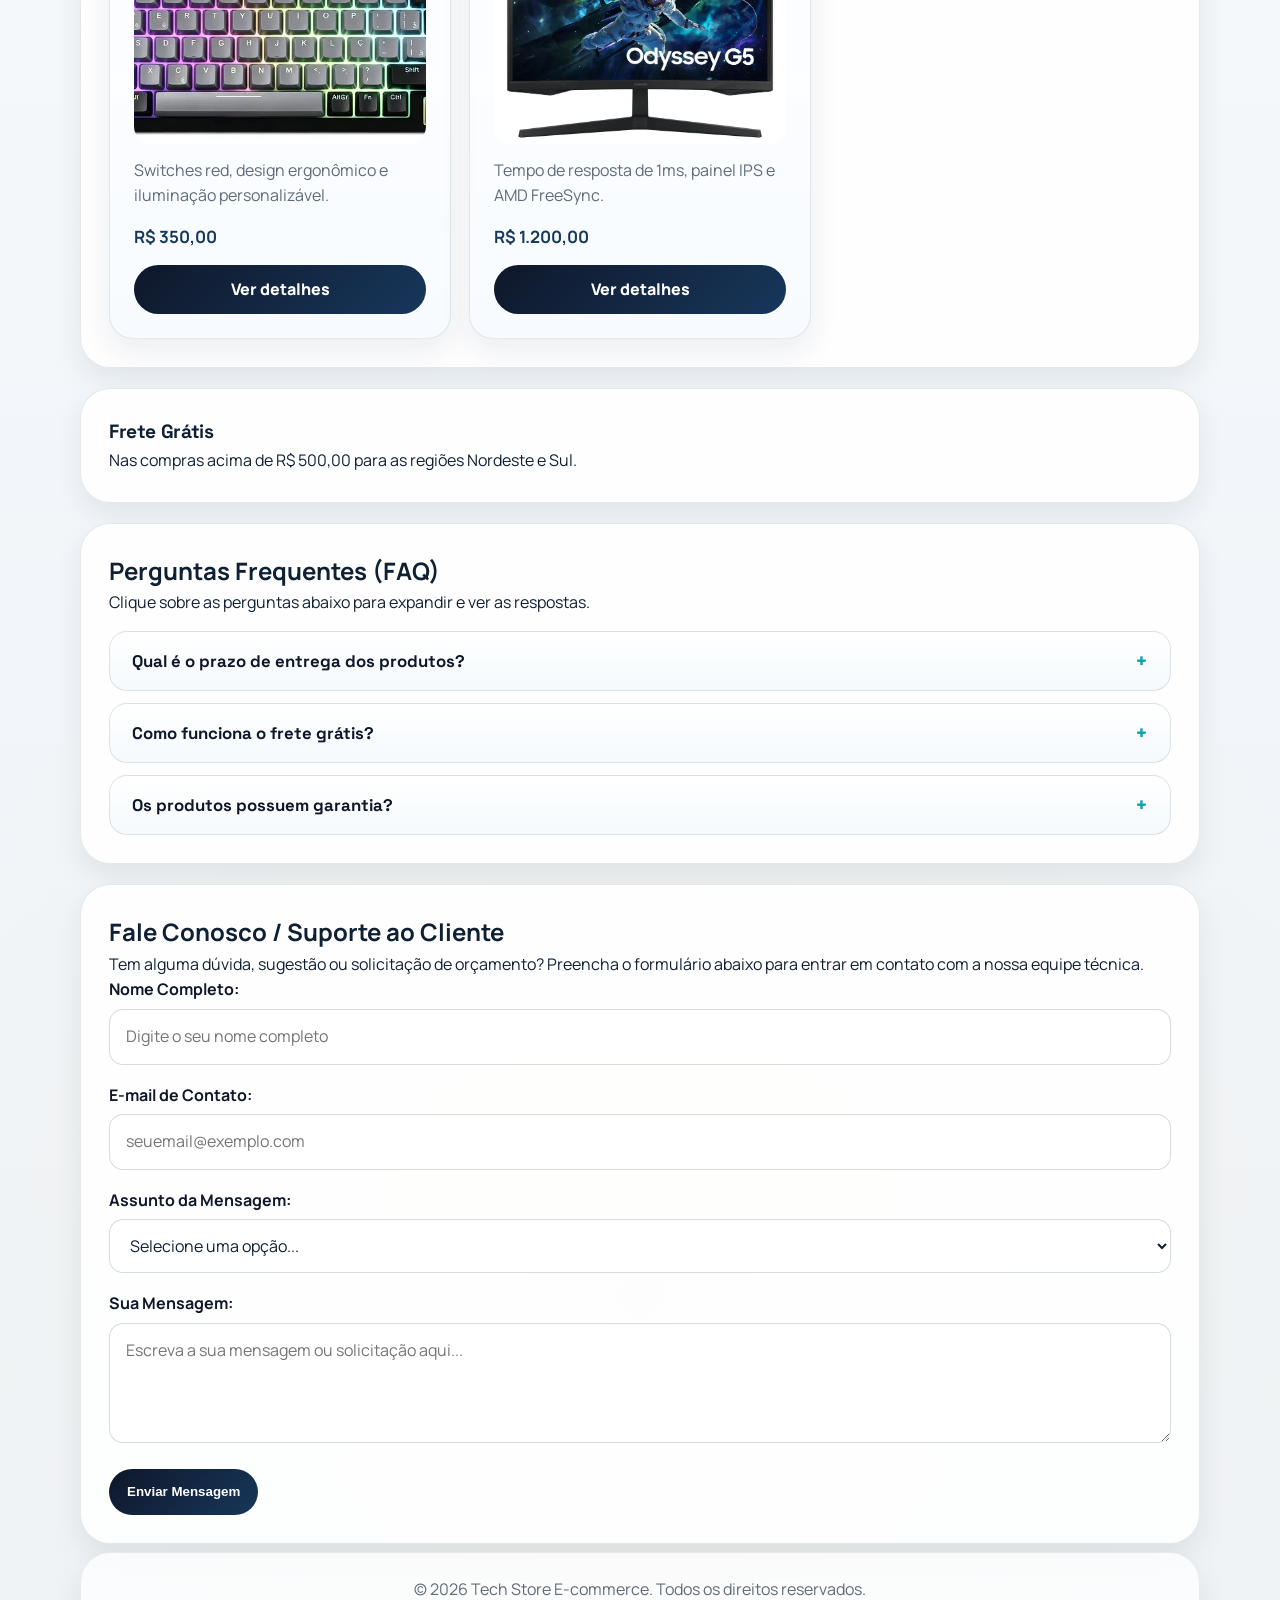
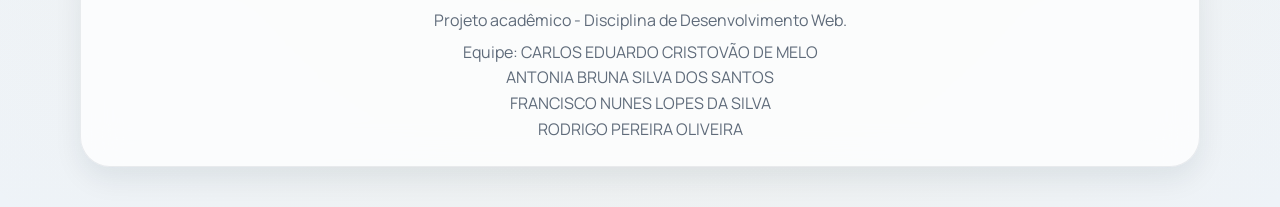
==== commit 255779ed: "Entrega final do projeto web [PF1, PF2, PF3]: documentacao completa das etapas no README, formulario" ====
--- a/index.html
+++ b/index.html
@@ -72,6 +72,81 @@
             <p>Nas compras acima de R$ 500,00 para as regiões Nordeste e Sul.</p>
         </aside>
 
+        <section id="faq">
+            <h2>Perguntas Frequentes (FAQ)</h2>
+            <p>Clique sobre as perguntas abaixo para expandir e ver as respostas.</p>
+            <div class="faq-accordion">
+                <div class="faq-item">
+                    <button type="button" class="faq-question" aria-expanded="false">
+                        <span>Qual é o prazo de entrega dos produtos?</span>
+                        <span class="faq-icon">+</span>
+                    </button>
+                    <div class="faq-answer">
+                        <p>O prazo médio de entrega para capitais é de 2 a 5 dias úteis. Para demais regiões, o prazo pode variar entre 5 e 10 dias úteis após a confirmação do pagamento.</p>
+                    </div>
+                </div>
+
+                <div class="faq-item">
+                    <button type="button" class="faq-question" aria-expanded="false">
+                        <span>Como funciona o frete grátis?</span>
+                        <span class="faq-icon">+</span>
+                    </button>
+                    <div class="faq-answer">
+                        <p>Oferecemos frete grátis em todas as compras acima de R$ 500,00 para as regiões Nordeste e Sul. O desconto do frete é aplicado automaticamente no carrinho de compras.</p>
+                    </div>
+                </div>
+
+                <div class="faq-item">
+                    <button type="button" class="faq-question" aria-expanded="false">
+                        <span>Os produtos possuem garantia?</span>
+                        <span class="faq-icon">+</span>
+                    </button>
+                    <div class="faq-answer">
+                        <p>Sim! Todos os nossos eletrônicos e equipamentos de hardware contam com 12 meses de garantia direta com o fabricante contra defeitos de fabricação.</p>
+                    </div>
+                </div>
+            </div>
+        </section>
+
+        <section id="atendimento">
+            <h2>Fale Conosco / Suporte ao Cliente</h2>
+            <p>Tem alguma dúvida, sugestão ou solicitação de orçamento? Preencha o formulário abaixo para entrar em contato com a nossa equipe técnica.</p>
+
+            <div id="contato-feedback" hidden></div>
+
+            <form action="#" method="POST" id="form-contato" novalidate>
+                <p>
+                    <label for="contato-nome">Nome Completo:</label>
+                    <input type="text" id="contato-nome" name="nome" placeholder="Digite o seu nome completo" required>
+                </p>
+
+                <p>
+                    <label for="contato-email">E-mail de Contato:</label>
+                    <input type="email" id="contato-email" name="email" placeholder="seuemail@exemplo.com" required>
+                </p>
+
+                <p>
+                    <label for="contato-assunto">Assunto da Mensagem:</label>
+                    <select id="contato-assunto" name="assunto" required>
+                        <option value="">Selecione uma opção...</option>
+                        <option value="duvida">Dúvida sobre Produtos</option>
+                        <option value="orcamento">Solicitação de Orçamento</option>
+                        <option value="suporte">Suporte Técnico</option>
+                        <option value="sugestao">Sugestão ou Elogio</option>
+                    </select>
+                </p>
+
+                <p>
+                    <label for="contato-mensagem">Sua Mensagem:</label>
+                    <textarea id="contato-mensagem" name="mensagem" placeholder="Escreva a sua mensagem ou solicitação aqui..." required></textarea>
+                </p>
+
+                <p>
+                    <button type="submit" class="button-link">Enviar Mensagem</button>
+                </p>
+            </form>
+        </section>
+
     </main>
 
     <footer>
--- a/css/style.css
+++ b/css/style.css
@@ -29,6 +29,11 @@
     box-sizing: border-box;
 }
 
+html, body {
+    max-width: 100%;
+    overflow-x: hidden;
+}
+
 html {
     scroll-behavior: smooth;
 }
@@ -876,6 +881,7 @@
     backdrop-filter: blur(18px) saturate(140%);
     box-shadow: var(--shadow-soft);
     color: var(--muted);
+    text-align: center;
 }
 
 footer p + p {
@@ -1123,4 +1129,404 @@
     footer {
         text-align: center;
     }
+}
+
+/* ==========================================================================
+   MODO ESCURO (DARK MODE) & COMPONENTES ADICIONAIS DA ENTREGA FINAL
+   ========================================================================== */
+
+body.dark-mode {
+    --bg: #090d16;
+    --surface: rgba(15, 23, 42, 0.92);
+    --surface-strong: #0f172a;
+    --surface-soft: rgba(30, 41, 59, 0.85);
+    --text: #f8fafc;
+    --muted: #94a3b8;
+    --primary: #ffffff;
+    --primary-strong: #0ea5a8;
+    --border: rgba(255, 255, 255, 0.15);
+    --border-strong: rgba(255, 255, 255, 0.25);
+    --shadow: 0 24px 60px rgba(0, 0, 0, 0.6);
+    --shadow-soft: 0 12px 28px rgba(0, 0, 0, 0.4);
+}
+
+body.dark-mode body::before {
+    opacity: 0.15;
+}
+
+body.dark-mode body > nav {
+    background: rgba(15, 23, 42, 0.88);
+    border-color: rgba(255, 255, 255, 0.15);
+}
+
+body.dark-mode body > nav a {
+    color: #cbd5e1;
+}
+
+body.dark-mode body > nav a:hover,
+body.dark-mode body > nav a:focus-visible,
+body.dark-mode body > nav a[aria-current='page'] {
+    color: #ffffff;
+    background: linear-gradient(135deg, #0ea5a8 0%, #056f75 100%);
+    box-shadow: 0 10px 24px rgba(14, 165, 168, 0.35);
+}
+
+body.dark-mode .card-produto {
+    background: linear-gradient(180deg, rgba(30, 41, 59, 0.92) 0%, rgba(15, 23, 42, 0.96) 100%);
+    border-color: rgba(255, 255, 255, 0.14);
+}
+
+body.dark-mode .card-produto h3 {
+    color: #ffffff;
+}
+
+body.dark-mode .card-produto img {
+    background: linear-gradient(135deg, #1e293b 0%, #0f172a 100%);
+}
+
+body.dark-mode #categorias li {
+    background: linear-gradient(180deg, #1e293b 0%, #0f172a 100%);
+    border-color: rgba(255, 255, 255, 0.12);
+    color: #f8fafc;
+}
+
+/* CORREÇÃO DE ESPECIFICIDADE: VISIBILIDADE DOS CAMPOS AO DIGITAR NO MODO ESCURO */
+body.dark-mode input[type='text'],
+body.dark-mode input[type='email'],
+body.dark-mode input[type='search'],
+body.dark-mode select,
+body.dark-mode textarea,
+body.dark-mode #form-checkout input[type='text'],
+body.dark-mode #form-checkout input[type='email'],
+body.dark-mode #form-contato input[type='text'],
+body.dark-mode #form-contato input[type='email'],
+body.dark-mode #form-contato select,
+body.dark-mode #form-contato textarea,
+body.dark-mode #catalogo-busca {
+    background-color: #1e293b !important;
+    color: #ffffff !important;
+    border-color: rgba(255, 255, 255, 0.22) !important;
+    caret-color: #0ea5a8;
+}
+
+body.dark-mode select option {
+    background-color: #1e293b !important;
+    color: #ffffff !important;
+}
+
+body.dark-mode input[type='text']::placeholder,
+body.dark-mode input[type='email']::placeholder,
+body.dark-mode input[type='search']::placeholder,
+body.dark-mode textarea::placeholder,
+body.dark-mode #form-checkout input::placeholder,
+body.dark-mode #form-contato input::placeholder,
+body.dark-mode #form-contato textarea::placeholder {
+    color: #94a3b8 !important;
+    opacity: 1;
+}
+
+body.dark-mode input:focus,
+body.dark-mode select:focus,
+body.dark-mode textarea:focus,
+body.dark-mode #form-checkout input:focus,
+body.dark-mode #form-contato input:focus,
+body.dark-mode #form-contato textarea:focus {
+    border-color: #0ea5a8 !important;
+    box-shadow: 0 0 0 4px rgba(14, 165, 168, 0.28) !important;
+    outline: none !important;
+}
+
+body.dark-mode label,
+body.dark-mode #form-checkout label,
+body.dark-mode #form-contato label,
+body.dark-mode #forma-pagamento label,
+body.dark-mode #forma-pagamento p {
+    color: #f8fafc !important;
+}
+
+/* CORREÇÃO DAS SEÇÕES DE CHECKOUT, RESUMO DE VALORES E CONFIRMAR VALORES NO MODO ESCURO */
+body.dark-mode #form-checkout > section,
+body.dark-mode #resumo-valores,
+body.dark-mode #revisao-final,
+body.dark-mode #acoes-carrinho,
+body.dark-mode #compra-produto,
+body.dark-mode #produto-detalhado > section,
+body.dark-mode main > section,
+body.dark-mode main > aside,
+body.dark-mode main > form {
+    background: linear-gradient(180deg, rgba(30, 41, 59, 0.95) 0%, rgba(15, 23, 42, 0.98) 100%) !important;
+    border-color: rgba(255, 255, 255, 0.15) !important;
+    color: #f8fafc !important;
+    box-shadow: 0 12px 30px rgba(0, 0, 0, 0.4) !important;
+}
+
+body.dark-mode #form-checkout h2,
+body.dark-mode #form-checkout h3,
+body.dark-mode #resumo-valores h3,
+body.dark-mode #revisao-final h3,
+body.dark-mode #forma-pagamento h3,
+body.dark-mode #dados-pessoais h3,
+body.dark-mode #endereco-entrega h3,
+body.dark-mode aside h3 {
+    color: #ffffff !important;
+}
+
+body.dark-mode #revisao-final li,
+body.dark-mode #resumo-valores li,
+body.dark-mode #acoes-carrinho p,
+body.dark-mode #forma-pagamento p {
+    color: #e2e8f0 !important;
+}
+
+body.dark-mode #revisao-final strong,
+body.dark-mode #resumo-valores strong,
+body.dark-mode #compra-produto strong {
+    color: #0ea5a8 !important;
+}
+
+body.dark-mode #conteudo-carrinho table {
+    background: rgba(15, 23, 42, 0.92);
+    border-color: rgba(255, 255, 255, 0.12);
+}
+
+body.dark-mode #conteudo-carrinho tbody tr:hover {
+    background: rgba(14, 165, 168, 0.14);
+}
+
+body.dark-mode .cart-qty {
+    background: #1e293b;
+    border-color: rgba(255, 255, 255, 0.18);
+}
+
+body.dark-mode .cart-qty span {
+    color: #ffffff;
+}
+
+body.dark-mode .cart-empty-state {
+    background: #1e293b;
+    border-color: rgba(255, 255, 255, 0.18);
+    color: #cbd5e1;
+}
+
+body.dark-mode footer {
+    background: rgba(15, 23, 42, 0.85);
+    border-color: rgba(255, 255, 255, 0.12);
+}
+
+body.dark-mode .catalogo-status,
+body.dark-mode .catalogo-filtros button {
+    background: #1e293b;
+    color: #ffffff;
+    border-color: rgba(255, 255, 255, 0.15);
+}
+
+body.dark-mode .catalogo-status strong {
+    color: #0ea5a8;
+}
+
+/* Badge do Carrinho */
+.cart-badge {
+    display: inline-flex;
+    align-items: center;
+    justify-content: center;
+    min-width: 22px;
+    height: 22px;
+    padding: 0 6px;
+    margin-left: 6px;
+    border-radius: 999px;
+    background: #0ea5a8;
+    color: #ffffff;
+    font-size: 0.78rem;
+    font-weight: 800;
+    line-height: 1;
+    box-shadow: 0 4px 10px rgba(14, 165, 168, 0.4);
+    transition: transform 180ms ease, background-color 180ms ease;
+}
+
+body > nav a:hover .cart-badge,
+body > nav a[aria-current='page'] .cart-badge {
+    background: #ffffff;
+    color: #0f172a;
+}
+
+/* Botão de Alternar Tema (Dark/Light) */
+.theme-toggle-btn {
+    display: inline-flex;
+    align-items: center;
+    gap: 6px;
+    min-height: 42px;
+    padding: 10px 16px;
+    border: 1px solid rgba(16, 32, 51, 0.12);
+    border-radius: 999px;
+    background: rgba(255, 255, 255, 0.85);
+    color: var(--text);
+    font-family: inherit;
+    font-weight: 800;
+    font-size: 0.9rem;
+    cursor: pointer;
+    transition: transform 180ms ease, background-color 180ms ease, box-shadow 180ms ease;
+}
+
+body.dark-mode .theme-toggle-btn {
+    background: #1e293b;
+    color: #f8fafc;
+    border-color: rgba(255, 255, 255, 0.18);
+}
+
+.theme-toggle-btn:hover,
+.theme-toggle-btn:focus-visible {
+    transform: translateY(-2px);
+    box-shadow: 0 8px 18px rgba(16, 32, 51, 0.12);
+    border-color: var(--accent);
+}
+
+/* Formatações de Formulários Adicionais (Contato/Atendimento) */
+#form-contato {
+    display: grid;
+    gap: 18px;
+}
+
+#form-contato label {
+    display: block;
+    font-weight: 700;
+    color: var(--primary);
+    margin-bottom: 6px;
+}
+
+#form-contato input[type='text'],
+#form-contato input[type='email'],
+#form-contato select,
+#form-contato textarea {
+    width: 100%;
+    padding: 14px 16px;
+    border: 1px solid rgba(16, 32, 51, 0.16);
+    border-radius: 14px;
+    background: #fff;
+    color: var(--text);
+    font: inherit;
+    transition: border-color 180ms ease, box-shadow 180ms ease;
+}
+
+#form-contato textarea {
+    min-height: 120px;
+    resize: vertical;
+}
+
+#form-contato input:focus,
+#form-contato select:focus,
+#form-contato textarea:focus {
+    border-color: rgba(14, 165, 168, 0.5);
+    box-shadow: 0 0 0 4px rgba(14, 165, 168, 0.12);
+    outline: none;
+}
+
+/* Validações Inline e Mensagens de Erro/Sucesso */
+.field-error-message {
+    display: block;
+    margin-top: 6px;
+    font-size: 0.86rem;
+    font-weight: 700;
+    color: #dc2626;
+    animation: fade-up 200ms ease both;
+}
+
+input.is-invalid,
+select.is-invalid,
+textarea.is-invalid {
+    border-color: #dc2626 !important;
+    background-color: rgba(220, 38, 38, 0.03) !important;
+    box-shadow: 0 0 0 3px rgba(220, 38, 38, 0.15) !important;
+}
+
+.feedback-banner {
+    padding: 16px 20px;
+    margin-bottom: 16px;
+    border-radius: 16px;
+    font-weight: 700;
+    animation: fade-up 300ms ease both;
+}
+
+.feedback-banner.success {
+    background: linear-gradient(135deg, rgba(14, 165, 168, 0.18), rgba(14, 165, 168, 0.08));
+    border: 1px solid rgba(14, 165, 168, 0.35);
+    color: var(--accent-strong);
+}
+
+body.dark-mode .feedback-banner.success {
+    color: #2dd4bf;
+    background: rgba(14, 165, 168, 0.2);
+}
+
+.feedback-banner.error {
+    background: rgba(220, 38, 38, 0.1);
+    border: 1px solid rgba(220, 38, 38, 0.3);
+    color: #dc2626;
+}
+
+/* FAQ Accordion (Interação JavaScript) */
+.faq-accordion {
+    display: grid;
+    gap: 12px;
+    margin-top: 16px;
+}
+
+.faq-item {
+    border: 1px solid rgba(16, 32, 51, 0.12);
+    border-radius: var(--radius-md);
+    background: linear-gradient(180deg, #ffffff 0%, var(--surface-soft) 100%);
+    overflow: hidden;
+    transition: border-color 200ms ease, box-shadow 200ms ease;
+}
+
+body.dark-mode .faq-item {
+    background: linear-gradient(180deg, #1e293b 0%, #0f172a 100%);
+    border-color: rgba(255, 255, 255, 0.1);
+}
+
+.faq-item.is-open {
+    border-color: var(--accent);
+    box-shadow: var(--shadow-soft);
+}
+
+.faq-question {
+    width: 100%;
+    display: flex;
+    justify-content: space-between;
+    align-items: center;
+    padding: 18px 22px;
+    border: 0;
+    background: transparent;
+    color: var(--primary);
+    font-family: 'Space Grotesk', sans-serif;
+    font-size: 1.05rem;
+    font-weight: 700;
+    text-align: left;
+    cursor: pointer;
+}
+
+body.dark-mode .faq-question {
+    color: #f8fafc;
+}
+
+.faq-icon {
+    font-size: 1.3rem;
+    line-height: 1;
+    transition: transform 220ms ease;
+    color: var(--accent);
+}
+
+.faq-item.is-open .faq-icon {
+    transform: rotate(45deg);
+}
+
+.faq-answer {
+    display: none;
+    padding: 0 22px 20px;
+    color: var(--muted);
+    line-height: 1.6;
+    animation: fade-up 200ms ease both;
+}
+
+.faq-item.is-open .faq-answer {
+    display: block;
 }
